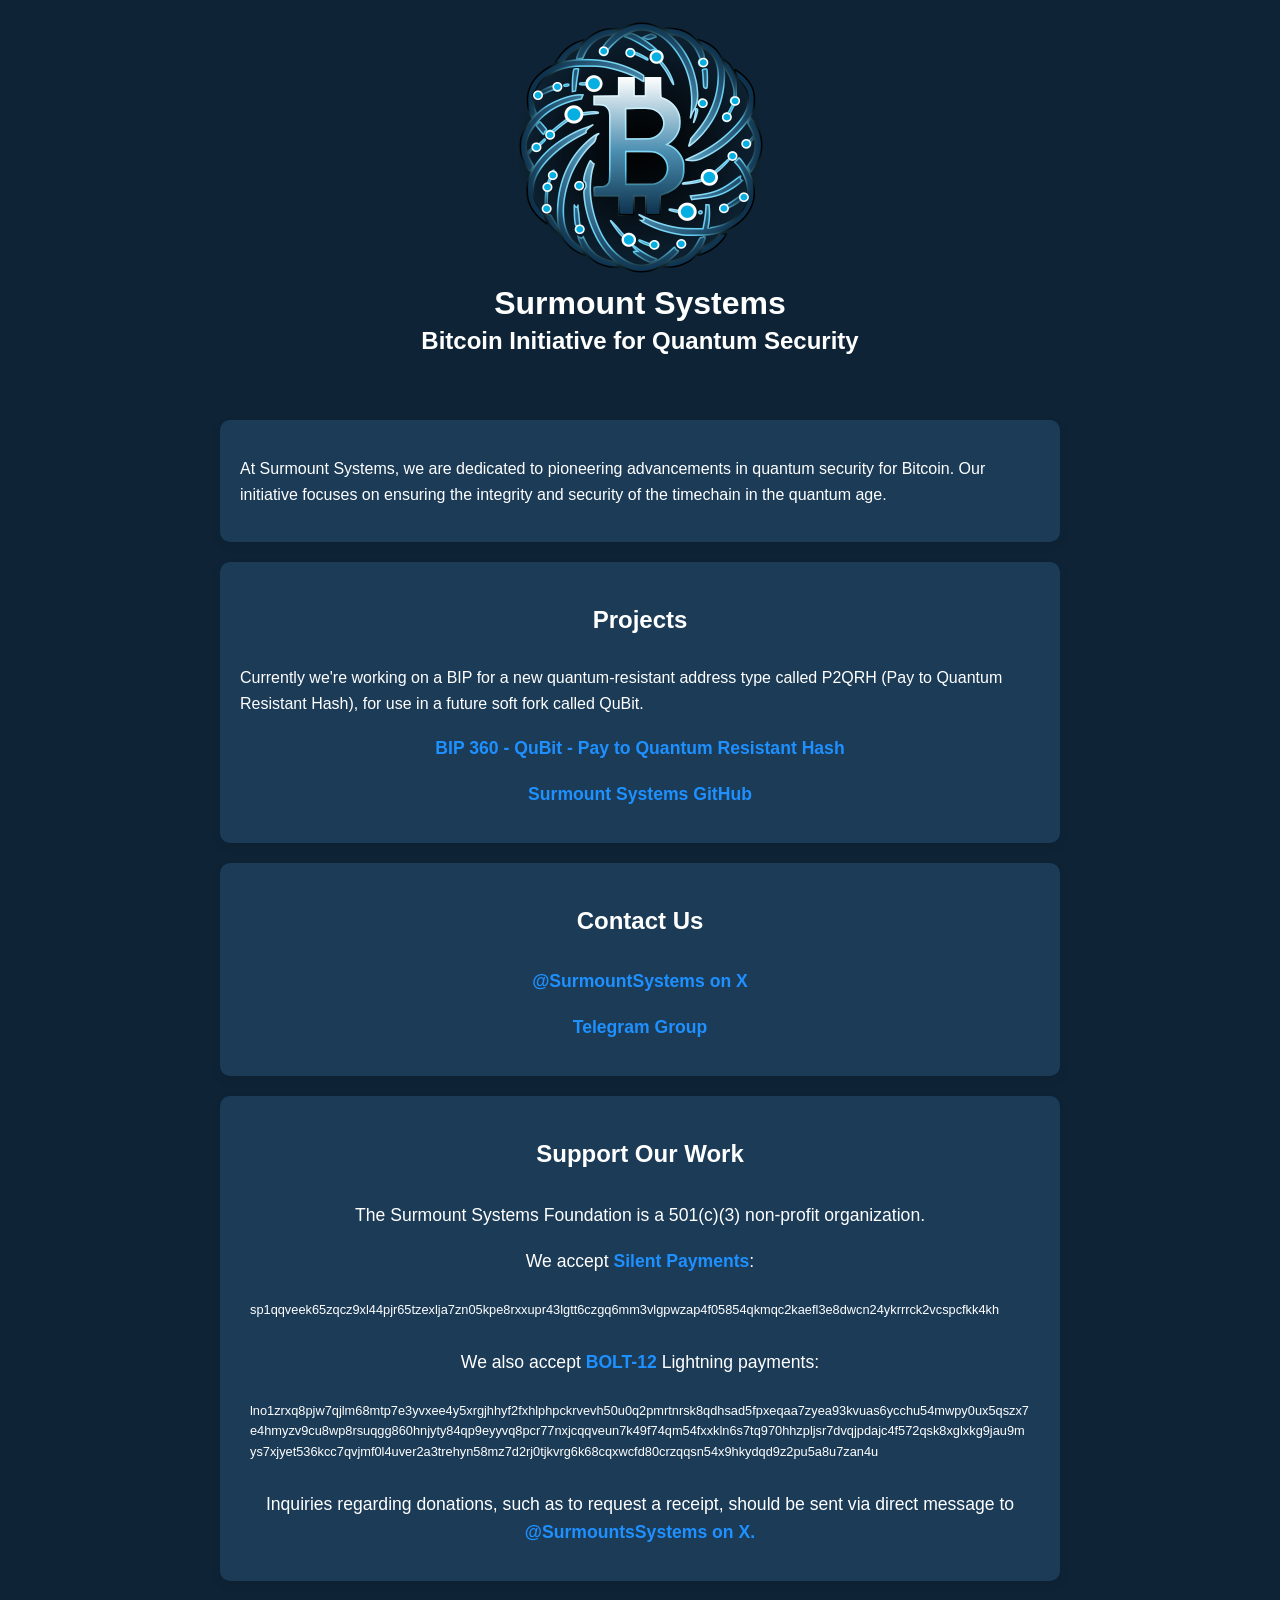
==== index.html @ 45e8f0af "Update link for BIP-360." ====
<!DOCTYPE html>
<html lang="en">
  <head>
    <meta charset="UTF-8" />
    <meta name="viewport" content="width=device-width, initial-scale=1.0" />
    <title>Surmount Systems - Bitcoin Initiative for Quantum Security</title>
    <link rel="icon" type="image/png" href="favicon.ico" />
    <link rel="stylesheet" href="styles.css" />

    <!-- Open Graph Tags -->
    <meta
      property="og:title"
      content="Surmount Systems - Bitcoin Initiative for Quantum Security"
    />
    <meta property="og:type" content="website" />
    <meta property="og:url" content="https://surmount.systems/" />
    <meta property="og:image" content="https://surmount.systems/logo.png" />
    <meta
      property="og:description"
      content="At Surmount Systems, we are dedicated to pioneering advancements in quantum security for Bitcoin. Our initiative focuses on ensuring the integrity and security of the timechain in the quantum age."
    />
    <meta property="og:site_name" content="Surmount Systems" />

    <!-- Twitter Card Tags -->
    <meta name="twitter:card" content="summary_large_image" />
    <meta
      name="twitter:title"
      content="Surmount Systems - Bitcoin Initiative for Quantum Security"
    />
    <meta
      name="twitter:description"
      content="At Surmount Systems, we are dedicated to pioneering advancements in quantum security for Bitcoin. Our initiative focuses on ensuring the integrity and security of the timechain in the quantum age."
    />
    <meta name="twitter:image" content="https://surmount.systems/logo.png" />
    <meta name="twitter:site" content="@SurmountSystems" />
    <meta name="twitter:creator" content="@SurmountSystems" />
  </head>
  <body>
    <header>
      <img src="logo.png" alt="Surmount Systems Logo" />
      <h1>Surmount Systems</h1>
      <h2>Bitcoin Initiative for Quantum Security</h2>
    </header>
    <main>
      <section id="home" class="section">
        <p>
          At Surmount Systems, we are dedicated to pioneering advancements in
          quantum security for Bitcoin. Our initiative focuses on ensuring the
          integrity and security of the timechain in the quantum age.
        </p>
      </section>
      <section id="projects" class="section">
        <h3>Projects</h3>
        <p>
          Currently we're working on a BIP for a new quantum-resistant address
          type called P2QRH (Pay to Quantum Resistant Hash), for use in a future
          soft fork called QuBit.
        </p>
        <p class="center">
          <a
            href="https://github.com/cryptoquick/bips/blob/p2qrh/bip-0360.mediawiki"
            >BIP 360 - QuBit - Pay to Quantum Resistant Hash</a
          >
        </p>
        <p class="center">
          <a href="https://github.com/SurmountSystems"
            >Surmount Systems GitHub</a
          >
        </p>
      </section>
      <section id="social" class="section">
        <h3>Contact Us</h3>
        <p class="center">
          <a href="https://x.com/SurmountSystems">@SurmountSystems on X</a>
        </p>
        <p class="center">
          <a href="https://t.me/+bqrj37t3xXg5ZTg5">Telegram Group</a>
        </p>
      </section>
      <section id="support" class="section">
        <h3>Support Our Work</h3>
        <p class="center">
          The Surmount Systems Foundation is a 501(c)(3) non-profit
          organization.
        </p>
        <p class="center">
          We accept <a href="https://silentpayments.xyz">Silent Payments</a>:
        </p>
        <p id="silent-payment" class="code">
          sp1qqveek65zqcz9xl44pjr65tzexlja7zn05kpe8rxxupr43lgtt6czgq6mm3vlgpwzap4f05854qkmqc2kaefl3e8dwcn24ykrrrck2vcspcfkk4kh
        </p>
        <p class="center">
          We also accept <a href="https://bolt12.org/">BOLT-12</a> Lightning
          payments:
        </p>
        <p id="bolt-12" class="code">
          [base64]
        </p>
        <p class="center">
          Inquiries regarding donations, such as to request a receipt, should be
          sent via direct message to
          <a href="https://x.com/SurmountSystems">@SurmountsSystems on X.</a>
        </p>
      </section>
    </main>
    <script>
      document.addEventListener("DOMContentLoaded", function () {
        var elementIds = ["silent-payment", "bolt-12"];

        elementIds.forEach(function (id) {
          var element = document.getElementById(id);
          if (element) {
            element.addEventListener("click", function () {
              // Copy the content to the clipboard
              var textToCopy = element.textContent || element.innerText;
              navigator.clipboard.writeText(textToCopy).then(
                function () {
                  // Flash bright blue 2 times in 1 second, starting immediately
                  var originalBackground = element.style.backgroundColor || "";
                  var flashCount = 0;
                  var isBlue = true;

                  // Set background to blue immediately
                  element.style.backgroundColor = "blue";

                  var flashInterval = setInterval(function () {
                    // Toggle background color between blue and original
                    element.style.backgroundColor = isBlue
                      ? originalBackground
                      : "blue";
                    isBlue = !isBlue;
                    flashCount++;

                    // Stop flashing after 4 toggles (2 flashes)
                    if (flashCount === 4) {
                      clearInterval(flashInterval);
                      element.style.backgroundColor = originalBackground;
                    }
                  }, 250); // Change color every 250ms
                },
                function (err) {
                  console.error("Could not copy text: ", err);
                }
              );
            });
          }
        });
      });
    </script>
  </body>
</html>
---- styles.css ----
body {
  background-color: #0e2436;
  color: #ffffff;
  font-family: Arial, sans-serif;
  margin: 0;
  padding: 0;
}

header {
  background-color: #0e2436;
  padding: 20px;
  text-align: center;
}

header img {
  height: 256px;
}

header h1,
header h2 {
  margin: 5px 0;
}

nav {
  background-color: #1b3b57;
  padding: 10px;
  text-align: center;
}

nav a {
  color: #ffffff;
  margin: 0 15px;
  text-decoration: none;
}

main {
  padding: 20px;
  text-align: center;
}

/* Style for main sections */
.section {
  background-color: #1b3b57; /* Slightly lighter background for sections */
  padding: 20px;
  margin: 20px auto;
  border-radius: 10px; /* Rounded corners */
  max-width: 800px; /* Max width for readability */
  box-shadow: 0 4px 8px rgba(0, 0, 0, 0.1); /* Subtle shadow for depth */
}

/* Headings within sections */
.section h3 {
  color: #ffffff; /* Light blue color for section headings */
  margin-bottom: 15px; /* Space below headings */
  font-size: 1.5em; /* Slightly larger font size */
  display: inline-block; /* Ensure underline width fits heading text */
}

/* Paragraphs within sections */
.section p {
  line-height: 1.6; /* Increased line height for readability */
  
  margin-bottom: 15px; /* Space below paragraphs */
  text-align: left;
}

.section .center {
  text-align: center;
  font-size: 1.1em; /* Slightly larger font size */
}

a {
  color: #1e90ff; /* Light blue color for links */
  text-decoration: none; /* Remove underline */
  font-weight: bold; /* Bold text */
  transition: color 0.3s ease; /* Smooth transition for color change */
}

a:hover {
  color: #ff4500; /* Orange color on hover */
  text-decoration: underline; /* Underline on hover */
}

.code {
  font-size: 0.8em;
  word-break: break-all;
  cursor: pointer;
  padding: 10px;
  border-radius: 4px;
}
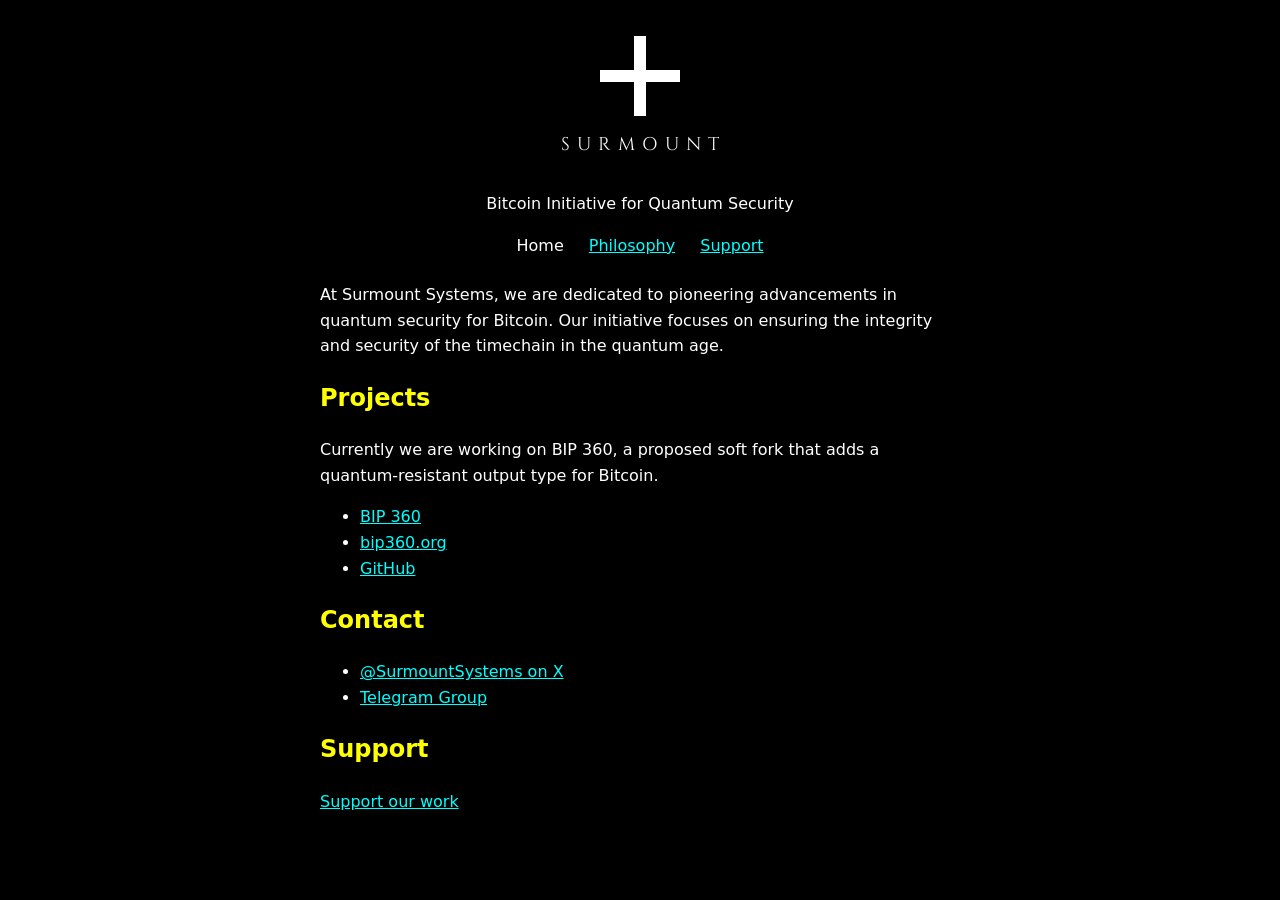
==== commit 6bcbafab: "Initial commit." ====
--- a/index.html
+++ b/index.html
@@ -4,25 +4,22 @@
     <meta charset="UTF-8" />
     <meta name="viewport" content="width=device-width, initial-scale=1.0" />
     <title>Surmount Systems - Bitcoin Initiative for Quantum Security</title>
-    <link rel="icon" type="image/png" href="favicon.ico" />
     <link rel="stylesheet" href="styles.css" />
+    <link rel="icon" href="favicon.svg" type="image/svg+xml" />
 
-    <!-- Open Graph Tags -->
     <meta
       property="og:title"
       content="Surmount Systems - Bitcoin Initiative for Quantum Security"
     />
     <meta property="og:type" content="website" />
     <meta property="og:url" content="https://surmount.systems/" />
-    <meta property="og:image" content="https://surmount.systems/logo.png" />
     <meta
       property="og:description"
       content="At Surmount Systems, we are dedicated to pioneering advancements in quantum security for Bitcoin. Our initiative focuses on ensuring the integrity and security of the timechain in the quantum age."
     />
     <meta property="og:site_name" content="Surmount Systems" />
 
-    <!-- Twitter Card Tags -->
-    <meta name="twitter:card" content="summary_large_image" />
+    <meta name="twitter:card" content="summary" />
     <meta
       name="twitter:title"
       content="Surmount Systems - Bitcoin Initiative for Quantum Security"
@@ -31,121 +28,63 @@
       name="twitter:description"
       content="At Surmount Systems, we are dedicated to pioneering advancements in quantum security for Bitcoin. Our initiative focuses on ensuring the integrity and security of the timechain in the quantum age."
     />
-    <meta name="twitter:image" content="https://surmount.systems/logo.png" />
     <meta name="twitter:site" content="@SurmountSystems" />
     <meta name="twitter:creator" content="@SurmountSystems" />
   </head>
   <body>
     <header>
-      <img src="logo.png" alt="Surmount Systems Logo" />
-      <h1>Surmount Systems</h1>
-      <h2>Bitcoin Initiative for Quantum Security</h2>
+      <h1 class="logo">
+        <span class="logo-mark" aria-hidden="true"></span>
+        <span class="logo-word" aria-hidden="true">SURMOUNT</span>
+        <span class="visually-hidden">Surmount Systems</span>
+      </h1>
+      <p class="tagline">Bitcoin Initiative for Quantum Security</p>
+      <nav>
+        <ul>
+          <li><a href="index.html" aria-current="page">Home</a></li>
+          <li><a href="philosophy.html">Philosophy</a></li>
+          <li><a href="support.html">Support</a></li>
+        </ul>
+      </nav>
     </header>
     <main>
-      <section id="home" class="section">
-        <p>
-          At Surmount Systems, we are dedicated to pioneering advancements in
-          quantum security for Bitcoin. Our initiative focuses on ensuring the
-          integrity and security of the timechain in the quantum age.
-        </p>
-      </section>
-      <section id="projects" class="section">
-        <h3>Projects</h3>
-        <p>
-          Currently we're working on a BIP for a new quantum-resistant address
-          type called P2QRH (Pay to Quantum Resistant Hash), for use in a future
-          soft fork called QuBit.
-        </p>
-        <p class="center">
-          <a
-            href="https://github.com/cryptoquick/bips/blob/p2qrh/bip-0360.mediawiki"
-            >BIP 360 - QuBit - Pay to Quantum Resistant Hash</a
-          >
-        </p>
-        <p class="center">
-          <a href="https://github.com/SurmountSystems"
-            >Surmount Systems GitHub</a
-          >
-        </p>
-      </section>
-      <section id="social" class="section">
-        <h3>Contact Us</h3>
-        <p class="center">
+      <p>
+        At Surmount Systems, we are dedicated to pioneering advancements in
+        quantum security for Bitcoin. Our initiative focuses on ensuring the
+        integrity and security of the timechain in the quantum age.
+      </p>
+
+      <h2>Projects</h2>
+      <p>
+        Currently we are working on BIP 360, a proposed soft fork that adds a
+        quantum-resistant output type for Bitcoin.
+      </p>
+      <ul>
+        <li>
+          <a href="https://github.com/bitcoin/bips/blob/master/bip-0360.mediawiki">BIP 360</a>
+        </li>
+        <li>
+          <a href="https://bip360.org/">bip360.org</a>
+        </li>
+        <li>
+          <a href="https://github.com/SurmountSystems">GitHub</a>
+        </li>
+      </ul>
+
+      <h2>Contact</h2>
+      <ul>
+        <li>
           <a href="https://x.com/SurmountSystems">@SurmountSystems on X</a>
-        </p>
-        <p class="center">
+        </li>
+        <li>
           <a href="https://t.me/+bqrj37t3xXg5ZTg5">Telegram Group</a>
-        </p>
-      </section>
-      <section id="support" class="section">
-        <h3>Support Our Work</h3>
-        <p class="center">
-          The Surmount Systems Foundation is a 501(c)(3) non-profit
-          organization.
-        </p>
-        <p class="center">
-          We accept <a href="https://silentpayments.xyz">Silent Payments</a>:
-        </p>
-        <p id="silent-payment" class="code">
-          sp1qqveek65zqcz9xl44pjr65tzexlja7zn05kpe8rxxupr43lgtt6czgq6mm3vlgpwzap4f05854qkmqc2kaefl3e8dwcn24ykrrrck2vcspcfkk4kh
-        </p>
-        <p class="center">
-          We also accept <a href="https://bolt12.org/">BOLT-12</a> Lightning
-          payments:
-        </p>
-        <p id="bolt-12" class="code">
-          [base64]
-        </p>
-        <p class="center">
-          Inquiries regarding donations, such as to request a receipt, should be
-          sent via direct message to
-          <a href="https://x.com/SurmountSystems">@SurmountsSystems on X.</a>
-        </p>
-      </section>
+        </li>
+      </ul>
+
+      <h2>Support</h2>
+      <p>
+        <a href="support.html">Support our work</a>
+      </p>
     </main>
-    <script>
-      document.addEventListener("DOMContentLoaded", function () {
-        var elementIds = ["silent-payment", "bolt-12"];
-
-        elementIds.forEach(function (id) {
-          var element = document.getElementById(id);
-          if (element) {
-            element.addEventListener("click", function () {
-              // Copy the content to the clipboard
-              var textToCopy = element.textContent || element.innerText;
-              navigator.clipboard.writeText(textToCopy).then(
-                function () {
-                  // Flash bright blue 2 times in 1 second, starting immediately
-                  var originalBackground = element.style.backgroundColor || "";
-                  var flashCount = 0;
-                  var isBlue = true;
-
-                  // Set background to blue immediately
-                  element.style.backgroundColor = "blue";
-
-                  var flashInterval = setInterval(function () {
-                    // Toggle background color between blue and original
-                    element.style.backgroundColor = isBlue
-                      ? originalBackground
-                      : "blue";
-                    isBlue = !isBlue;
-                    flashCount++;
-
-                    // Stop flashing after 4 toggles (2 flashes)
-                    if (flashCount === 4) {
-                      clearInterval(flashInterval);
-                      element.style.backgroundColor = originalBackground;
-                    }
-                  }, 250); // Change color every 250ms
-                },
-                function (err) {
-                  console.error("Could not copy text: ", err);
-                }
-              );
-            });
-          }
-        });
-      });
-    </script>
   </body>
 </html>
--- a/styles.css
+++ b/styles.css
@@ -1,92 +1,201 @@
+/*
+  DOGE colors only.
+  https://github.com/SurmountSystems/specs/blob/main/0001_DOGE.md
+  accessed: 2026-08-14
+*/
+
+@font-face {
+  font-family: "Cinzel";
+  font-style: normal;
+  font-weight: 400;
+  font-display: swap;
+  src: url("fonts/cinzel-regular.woff2") format("woff2");
+}
+
+html {
+  background-color: #000000;
+}
+
 body {
-  background-color: #0e2436;
-  color: #ffffff;
-  font-family: Arial, sans-serif;
+  background-color: #000000;
+  color: #FFFFFF;
+  font-family: system-ui, sans-serif;
+  line-height: 1.6;
+  margin: 0;
+}
+
+header,
+main {
+  max-width: 40rem;
+  margin-left: auto;
+  margin-right: auto;
+  padding-left: 1.5rem;
+  padding-right: 1.5rem;
+}
+
+header {
+  margin-top: 2.25rem;
+  text-align: center;
+}
+
+main {
+  margin-top: 1.5rem;
+  margin-bottom: 1.5rem;
+}
+
+.tagline {
+  margin-top: 2rem;
+}
+
+h1 {
+  color: #FFFFFF;
+}
+
+.logo {
+  display: flex;
+  flex-direction: column;
+  align-items: center;
+  margin: 0;
+  text-align: center;
+  color: #FFFFFF;
+}
+
+.logo-link {
+  display: inline-flex;
+  flex-direction: column;
+  align-items: center;
+  text-decoration: none;
+  color: #FFFFFF;
+}
+
+.logo-link,
+.logo-link:visited,
+.logo-link:hover {
+  color: #FFFFFF;
+}
+
+.logo-mark {
+  position: relative;
+  display: block;
+  width: 5rem;
+  height: 5rem;
+}
+
+.logo-mark::before,
+.logo-mark::after {
+  content: "";
+  position: absolute;
+  background-color: #FFFFFF;
+}
+
+.logo-mark::before {
+  left: 0;
+  right: 0;
+  top: 50%;
+  height: 15%;
+  transform: translateY(-50%);
+}
+
+.logo-mark::after {
+  top: 0;
+  bottom: 0;
+  left: 50%;
+  width: 15%;
+  transform: translateX(-50%);
+}
+
+.logo-word {
+  font-family: "Cinzel", serif;
+  font-weight: 400;
+  font-style: normal;
+  font-size: 1.15rem;
+  letter-spacing: 0.4em;
+  padding-left: 0.4em;
+  margin-top: 0.85rem;
+  color: #FFFFFF;
+}
+
+.logo-link:visited .logo-word,
+.logo-link:hover .logo-word {
+  color: #FFFFFF;
+}
+
+.visually-hidden {
+  position: absolute;
+  width: 1px;
+  height: 1px;
+  padding: 0;
+  margin: -1px;
+  overflow: hidden;
+  clip: rect(0, 0, 0, 0);
+  white-space: nowrap;
+  border: 0;
+}
+
+h2 {
+  color: #FFFF00;
+}
+
+nav {
+  margin-top: 1rem;
+}
+
+nav ul {
+  list-style: none;
   margin: 0;
   padding: 0;
 }
 
-header {
-  background-color: #0e2436;
-  padding: 20px;
-  text-align: center;
-}
-
-header img {
-  height: 256px;
-}
-
-header h1,
-header h2 {
-  margin: 5px 0;
-}
-
-nav {
-  background-color: #1b3b57;
-  padding: 10px;
-  text-align: center;
-}
-
-nav a {
-  color: #ffffff;
-  margin: 0 15px;
+nav li {
+  display: inline;
+  margin-left: 0.625rem;
+  margin-right: 0.625rem;
+}
+
+a {
+  color: #00FFFF;
+}
+
+a:visited {
+  color: #FF00FF;
+}
+
+a:hover {
+  color: #FFFF00;
+}
+
+[aria-current="page"],
+[aria-current="page"]:visited,
+[aria-current="page"]:hover {
+  color: #FFFFFF;
   text-decoration: none;
 }
 
-main {
-  padding: 20px;
-  text-align: center;
-}
-
-/* Style for main sections */
-.section {
-  background-color: #1b3b57; /* Slightly lighter background for sections */
-  padding: 20px;
-  margin: 20px auto;
-  border-radius: 10px; /* Rounded corners */
-  max-width: 800px; /* Max width for readability */
-  box-shadow: 0 4px 8px rgba(0, 0, 0, 0.1); /* Subtle shadow for depth */
-}
-
-/* Headings within sections */
-.section h3 {
-  color: #ffffff; /* Light blue color for section headings */
-  margin-bottom: 15px; /* Space below headings */
-  font-size: 1.5em; /* Slightly larger font size */
-  display: inline-block; /* Ensure underline width fits heading text */
-}
-
-/* Paragraphs within sections */
-.section p {
-  line-height: 1.6; /* Increased line height for readability */
-  
-  margin-bottom: 15px; /* Space below paragraphs */
-  text-align: left;
-}
-
-.section .center {
-  text-align: center;
-  font-size: 1.1em; /* Slightly larger font size */
-}
-
-a {
-  color: #1e90ff; /* Light blue color for links */
-  text-decoration: none; /* Remove underline */
-  font-weight: bold; /* Bold text */
-  transition: color 0.3s ease; /* Smooth transition for color change */
-}
-
-a:hover {
-  color: #ff4500; /* Orange color on hover */
-  text-decoration: underline; /* Underline on hover */
-}
-
-.code {
-  font-size: 0.8em;
+code.invoice {
+  color: #00FF00;
+  font-family: monospace;
   word-break: break-all;
-  cursor: pointer;
-  padding: 10px;
-  border-radius: 4px;
-}
-
-
+}
+
+code.invoice.copied {
+  color: #FFFF00;
+}
+
+button {
+  background-color: #000000;
+  border: 1px solid #00FFFF;
+  color: #00FFFF;
+  font-family: inherit;
+  font-size: inherit;
+  padding: 0.35rem 0.75rem;
+}
+
+button:hover {
+  border-color: #FFFF00;
+  color: #FFFF00;
+}
+
+:focus-visible {
+  outline: 2px solid #FFFF00;
+  outline-offset: 2px;
+}
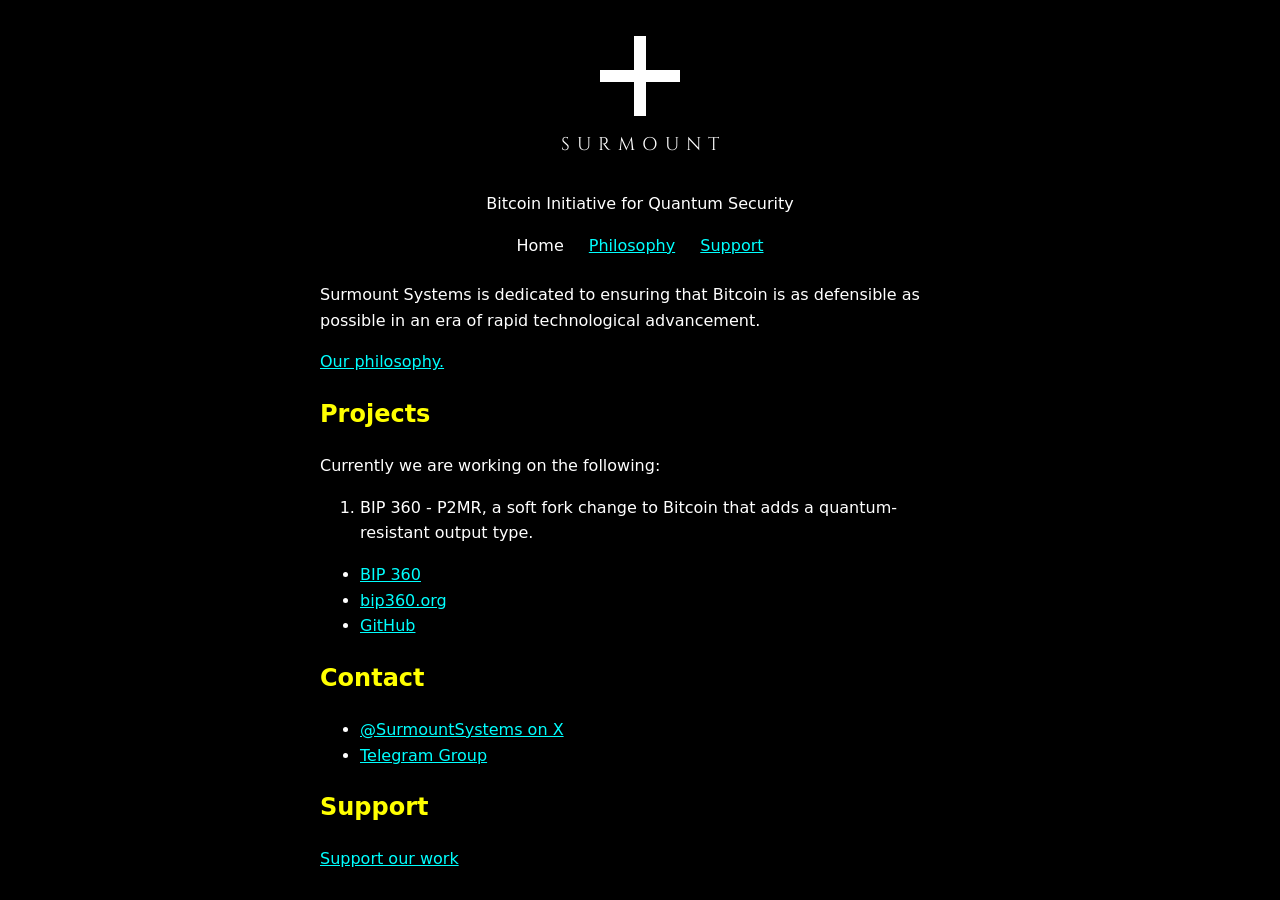
==== commit 1b29372e: "update copy and ln offer" ====
--- a/index.html
+++ b/index.html
@@ -3,13 +3,13 @@
   <head>
     <meta charset="UTF-8" />
     <meta name="viewport" content="width=device-width, initial-scale=1.0" />
-    <title>Surmount Systems - Bitcoin Initiative for Quantum Security</title>
+    <title>Surmount Systems</title>
     <link rel="stylesheet" href="styles.css" />
     <link rel="icon" href="favicon.svg" type="image/svg+xml" />
 
     <meta
       property="og:title"
-      content="Surmount Systems - Bitcoin Initiative for Quantum Security"
+      content="Surmount Systems"
     />
     <meta property="og:type" content="website" />
     <meta property="og:url" content="https://surmount.systems/" />
@@ -22,7 +22,7 @@
     <meta name="twitter:card" content="summary" />
     <meta
       name="twitter:title"
-      content="Surmount Systems - Bitcoin Initiative for Quantum Security"
+      content="Surmount Systems"
     />
     <meta
       name="twitter:description"
@@ -49,16 +49,17 @@
     </header>
     <main>
       <p>
-        At Surmount Systems, we are dedicated to pioneering advancements in
-        quantum security for Bitcoin. Our initiative focuses on ensuring the
-        integrity and security of the timechain in the quantum age.
+        Surmount Systems is dedicated to ensuring that Bitcoin is as defensible as possible in an era of rapid technological advancement.
       </p>
+      <p><a href="/philosophy">Our philosophy.</a></p>
 
       <h2>Projects</h2>
       <p>
-        Currently we are working on BIP 360, a proposed soft fork that adds a
-        quantum-resistant output type for Bitcoin.
+        Currently we are working on the following:
       </p>
+      <ol>
+          <li>BIP 360 - P2MR, a soft fork change to Bitcoin that adds a quantum-resistant output type.</li>
+      </ol>
       <ul>
         <li>
           <a href="https://github.com/bitcoin/bips/blob/master/bip-0360.mediawiki">BIP 360</a>
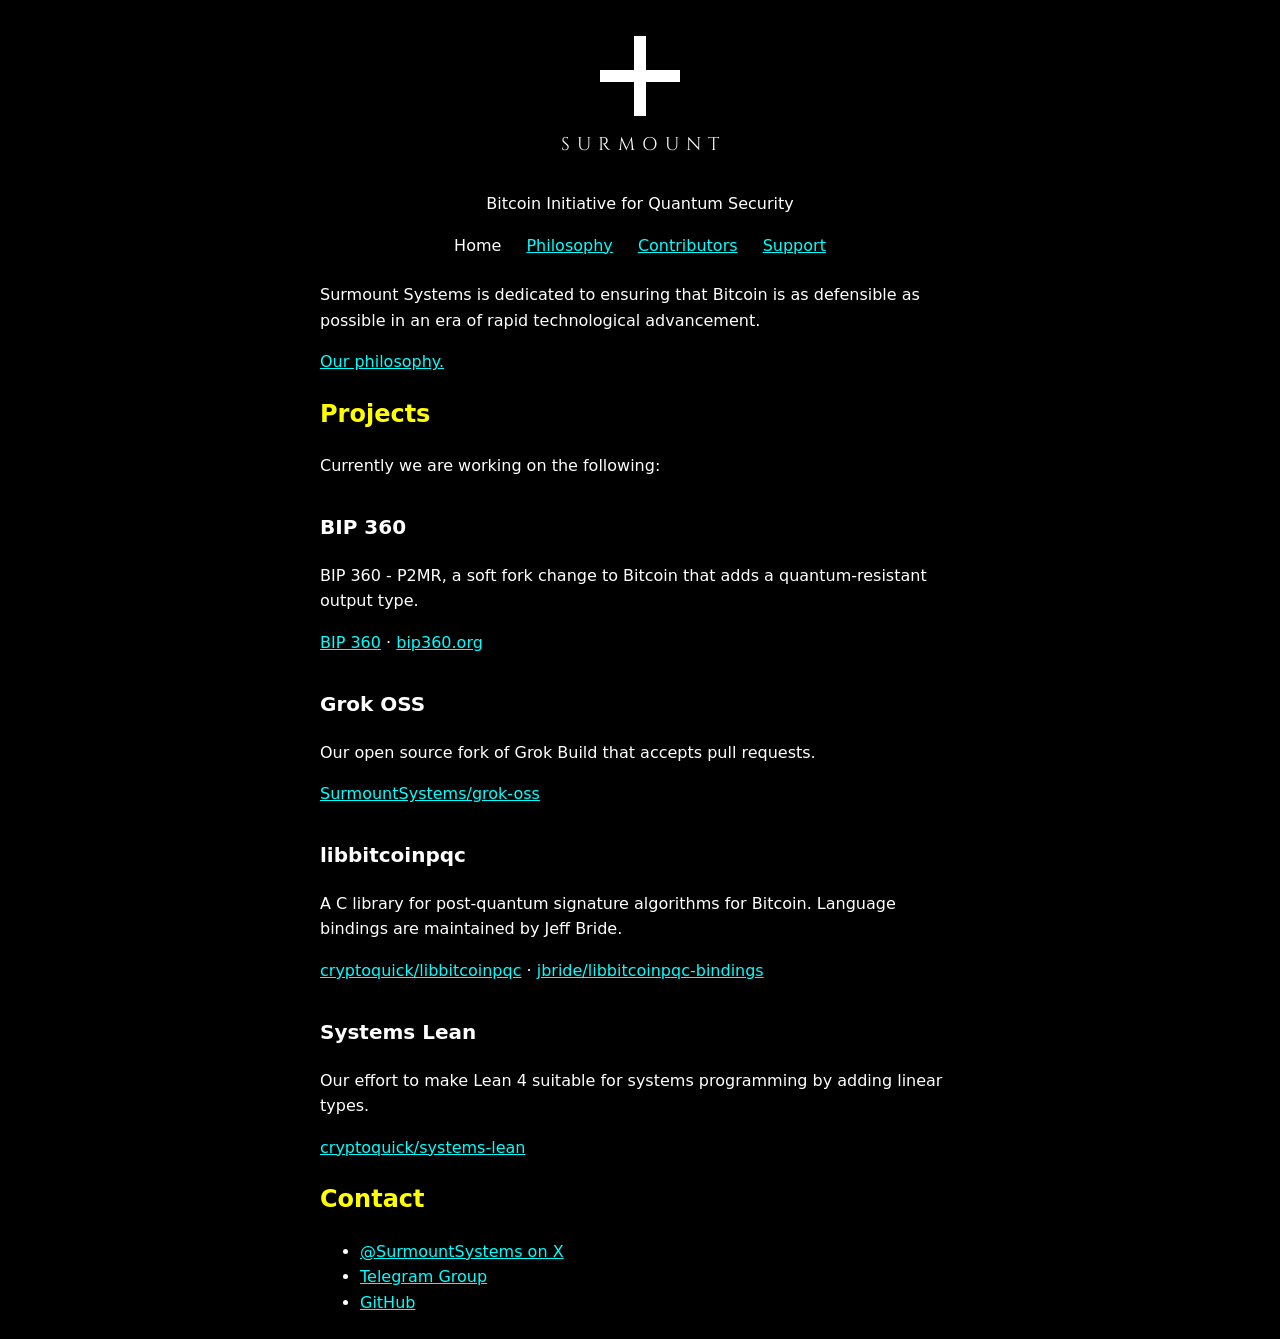
==== commit a11371b1: "copy improvements, cleanup" ====
--- a/index.html
+++ b/index.html
@@ -3,6 +3,7 @@
   <head>
     <meta charset="UTF-8" />
     <meta name="viewport" content="width=device-width, initial-scale=1.0" />
+    <script src="nav.js"></script>
     <title>Surmount Systems</title>
     <link rel="stylesheet" href="styles.css" />
     <link rel="icon" href="favicon.svg" type="image/svg+xml" />
@@ -15,7 +16,7 @@
     <meta property="og:url" content="https://surmount.systems/" />
     <meta
       property="og:description"
-      content="At Surmount Systems, we are dedicated to pioneering advancements in quantum security for Bitcoin. Our initiative focuses on ensuring the integrity and security of the timechain in the quantum age."
+      content="Surmount Systems is dedicated to ensuring that Bitcoin is as defensible as possible in an era of rapid technological advancement."
     />
     <meta property="og:site_name" content="Surmount Systems" />
 
@@ -26,7 +27,7 @@
     />
     <meta
       name="twitter:description"
-      content="At Surmount Systems, we are dedicated to pioneering advancements in quantum security for Bitcoin. Our initiative focuses on ensuring the integrity and security of the timechain in the quantum age."
+      content="Surmount Systems is dedicated to ensuring that Bitcoin is as defensible as possible in an era of rapid technological advancement."
     />
     <meta name="twitter:site" content="@SurmountSystems" />
     <meta name="twitter:creator" content="@SurmountSystems" />
@@ -43,6 +44,7 @@
         <ul>
           <li><a href="index.html" aria-current="page">Home</a></li>
           <li><a href="philosophy.html">Philosophy</a></li>
+          <li><a href="contributors.html">Contributors</a></li>
           <li><a href="support.html">Support</a></li>
         </ul>
       </nav>
@@ -51,26 +53,44 @@
       <p>
         Surmount Systems is dedicated to ensuring that Bitcoin is as defensible as possible in an era of rapid technological advancement.
       </p>
-      <p><a href="/philosophy">Our philosophy.</a></p>
+      <p><a href="philosophy.html">Our philosophy.</a></p>
 
       <h2>Projects</h2>
       <p>
         Currently we are working on the following:
       </p>
-      <ol>
-          <li>BIP 360 - P2MR, a soft fork change to Bitcoin that adds a quantum-resistant output type.</li>
-      </ol>
-      <ul>
-        <li>
-          <a href="https://github.com/bitcoin/bips/blob/master/bip-0360.mediawiki">BIP 360</a>
-        </li>
-        <li>
-          <a href="https://bip360.org/">bip360.org</a>
-        </li>
-        <li>
-          <a href="https://github.com/SurmountSystems">GitHub</a>
-        </li>
-      </ul>
+      <h3>BIP 360</h3>
+      <p>
+        BIP 360 - P2MR, a soft fork change to Bitcoin that adds a quantum-resistant output type.
+      </p>
+      <p>
+        <a href="https://github.com/bitcoin/bips/blob/master/bip-0360.mediawiki">BIP 360</a>
+        ·
+        <a href="https://bip360.org/">bip360.org</a>
+      </p>
+      <h3>Grok OSS</h3>
+      <p>
+        Our open source fork of Grok Build that accepts pull requests.
+      </p>
+      <p>
+        <a href="https://github.com/SurmountSystems/grok-oss">SurmountSystems/grok-oss</a>
+      </p>
+      <h3>libbitcoinpqc</h3>
+      <p>
+        A C library for post-quantum signature algorithms for Bitcoin. Language bindings are maintained by Jeff Bride.
+      </p>
+      <p>
+        <a href="https://github.com/cryptoquick/libbitcoinpqc">cryptoquick/libbitcoinpqc</a>
+        ·
+        <a href="https://github.com/jbride/libbitcoinpqc-bindings">jbride/libbitcoinpqc-bindings</a>
+      </p>
+      <h3>Systems Lean</h3>
+      <p>
+        Our effort to make Lean 4 suitable for systems programming by adding linear types.
+      </p>
+      <p>
+        <a href="https://github.com/cryptoquick/systems-lean">cryptoquick/systems-lean</a>
+      </p>
 
       <h2>Contact</h2>
       <ul>
@@ -80,12 +100,10 @@
         <li>
           <a href="https://t.me/+bqrj37t3xXg5ZTg5">Telegram Group</a>
         </li>
+        <li>
+          <a href="https://github.com/SurmountSystems">GitHub</a>
+        </li>
       </ul>
-
-      <h2>Support</h2>
-      <p>
-        <a href="support.html">Support our work</a>
-      </p>
     </main>
   </body>
 </html>
--- a/styles.css
+++ b/styles.css
@@ -3,6 +3,10 @@
   https://github.com/SurmountSystems/specs/blob/main/0001_DOGE.md
   accessed: 2026-08-14
 */
+
+@view-transition {
+  navigation: auto;
+}
 
 @font-face {
   font-family: "Cinzel";
@@ -14,6 +18,7 @@
 
 html {
   background-color: #000000;
+  color-scheme: dark;
 }
 
 body {
@@ -136,6 +141,12 @@
   color: #FFFF00;
 }
 
+h3 {
+  color: #FFFFFF;
+  font-size: 1.25rem;
+  margin-top: 2rem;
+}
+
 nav {
   margin-top: 1rem;
 }
@@ -173,6 +184,12 @@
 
 code.invoice {
   color: #00FF00;
+  font-family: monospace;
+  word-break: break-all;
+}
+
+code.npub {
+  color: inherit;
   font-family: monospace;
   word-break: break-all;
 }
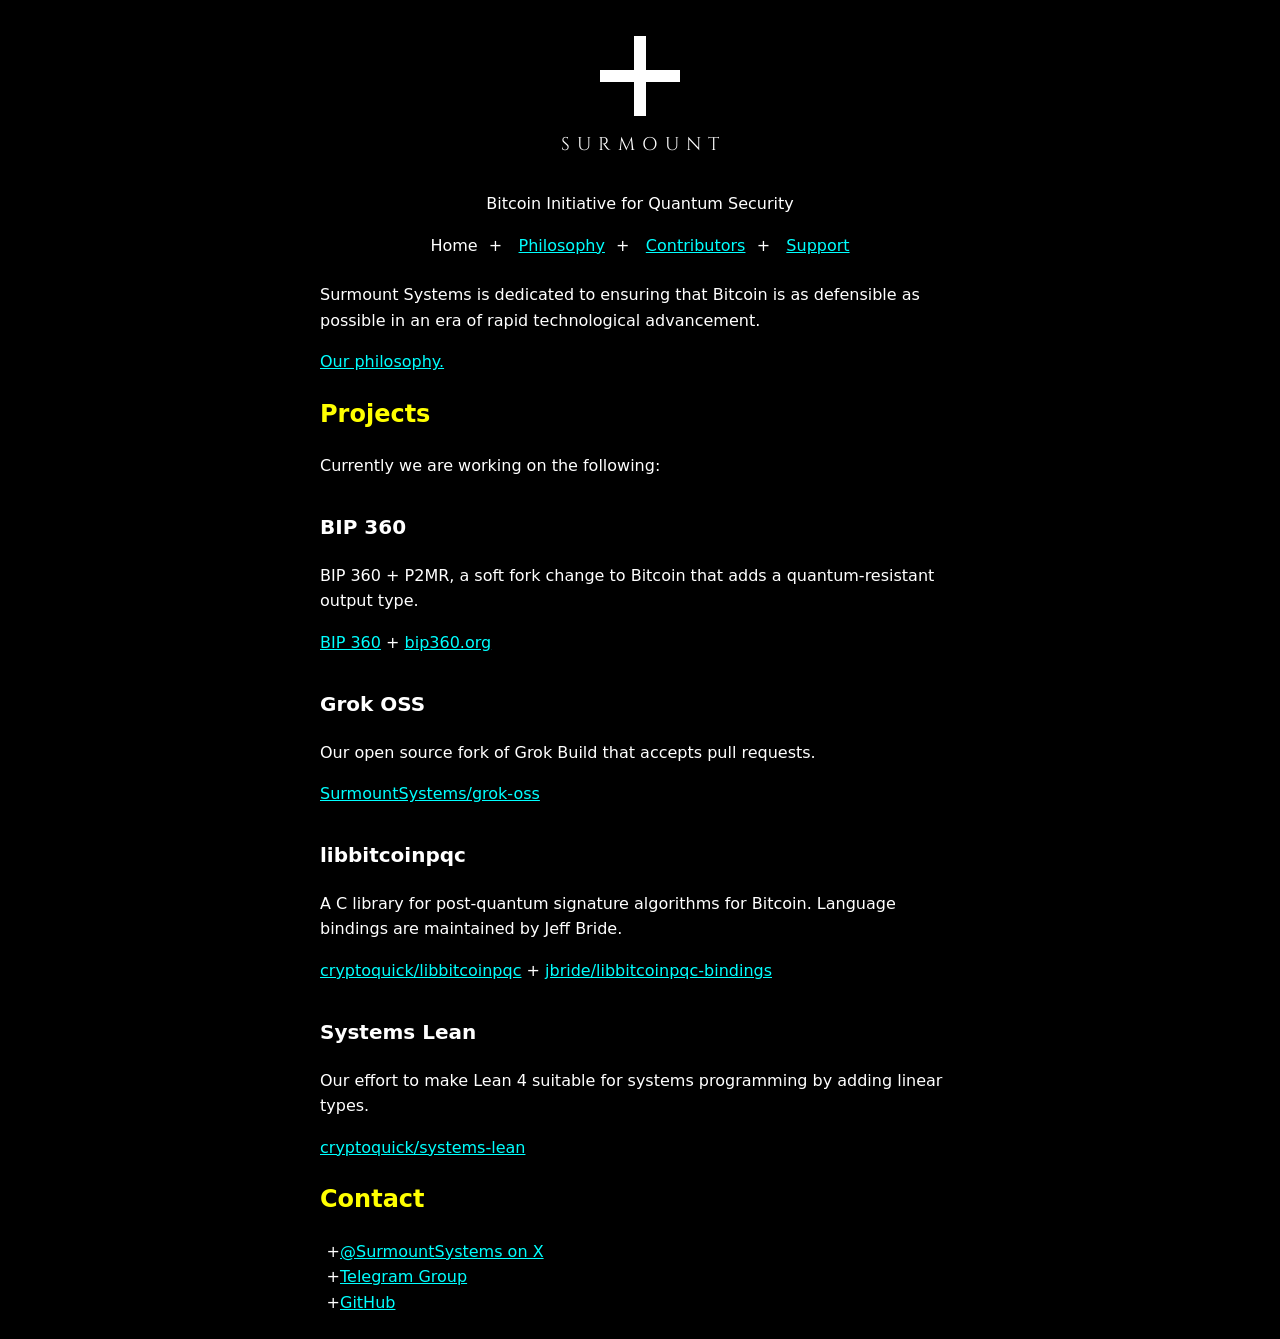
==== commit 1c846968: "+" ====
--- a/index.html
+++ b/index.html
@@ -61,11 +61,11 @@
       </p>
       <h3>BIP 360</h3>
       <p>
-        BIP 360 - P2MR, a soft fork change to Bitcoin that adds a quantum-resistant output type.
+        BIP 360 + P2MR, a soft fork change to Bitcoin that adds a quantum-resistant output type.
       </p>
       <p>
         <a href="https://github.com/bitcoin/bips/blob/master/bip-0360.mediawiki">BIP 360</a>
-        ·
+        +
         <a href="https://bip360.org/">bip360.org</a>
       </p>
       <h3>Grok OSS</h3>
@@ -81,7 +81,7 @@
       </p>
       <p>
         <a href="https://github.com/cryptoquick/libbitcoinpqc">cryptoquick/libbitcoinpqc</a>
-        ·
+        +
         <a href="https://github.com/jbride/libbitcoinpqc-bindings">jbride/libbitcoinpqc-bindings</a>
       </p>
       <h3>Systems Lean</h3>
--- a/styles.css
+++ b/styles.css
@@ -159,8 +159,18 @@
 
 nav li {
   display: inline;
-  margin-left: 0.625rem;
-  margin-right: 0.625rem;
+}
+
+nav li:not(:last-child)::after {
+  content: "+";
+  color: #FFFFFF;
+  margin-left: 0.7rem;
+  margin-right: 0.7rem;
+}
+
+main ul {
+  list-style-type: "+";
+  padding-left: 1.25rem;
 }
 
 a {
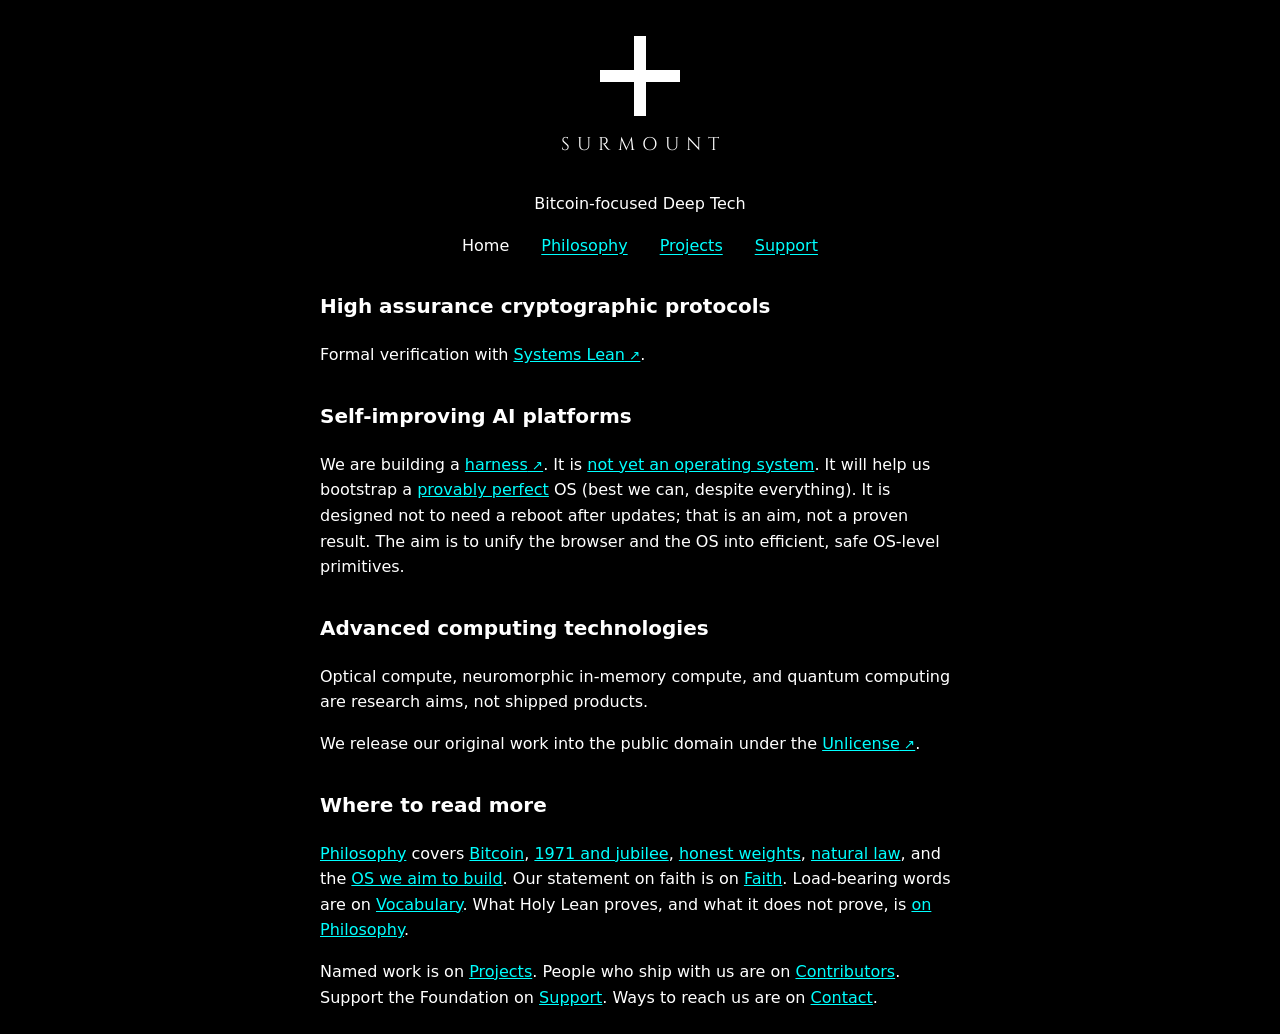
==== commit eee7ec23: "impl" ====
--- a/index.html
+++ b/index.html
@@ -5,7 +5,7 @@
     <meta name="viewport" content="width=device-width, initial-scale=1.0" />
     <script src="nav.js"></script>
     <title>Surmount Systems</title>
-    <link rel="stylesheet" href="styles.css" />
+    <link rel="stylesheet" href="styles.css?v=8" />
     <link rel="icon" href="favicon.svg" type="image/svg+xml" />
 
     <meta
@@ -16,7 +16,7 @@
     <meta property="og:url" content="https://surmount.systems/" />
     <meta
       property="og:description"
-      content="Surmount Systems is dedicated to ensuring that Bitcoin is as defensible as possible in an era of rapid technological advancement."
+      content="High assurance cryptographic protocols, self-improving AI platforms, and advanced computing. We release our original work into the public domain under the Unlicense."
     />
     <meta property="og:site_name" content="Surmount Systems" />
 
@@ -27,7 +27,7 @@
     />
     <meta
       name="twitter:description"
-      content="Surmount Systems is dedicated to ensuring that Bitcoin is as defensible as possible in an era of rapid technological advancement."
+      content="High assurance cryptographic protocols, self-improving AI platforms, and advanced computing. We release our original work into the public domain under the Unlicense."
     />
     <meta name="twitter:site" content="@SurmountSystems" />
     <meta name="twitter:creator" content="@SurmountSystems" />
@@ -39,71 +39,91 @@
         <span class="logo-word" aria-hidden="true">SURMOUNT</span>
         <span class="visually-hidden">Surmount Systems</span>
       </h1>
-      <p class="tagline">Bitcoin Initiative for Quantum Security</p>
+      <p class="tagline">Bitcoin-focused Deep Tech</p>
       <nav>
         <ul>
           <li><a href="index.html" aria-current="page">Home</a></li>
-          <li><a href="philosophy.html">Philosophy</a></li>
-          <li><a href="contributors.html">Contributors</a></li>
-          <li><a href="support.html">Support</a></li>
+          <li>
+            <a href="philosophy.html">Philosophy</a>
+            <ul>
+              <li><a href="faith.html">Faith</a></li>
+              <li><a href="vocabulary.html">Vocabulary</a></li>
+            </ul>
+          </li>
+          <li>
+            <a href="projects.html">Projects</a>
+            <ul>
+              <li><a href="contributors.html">Contributors</a></li>
+            </ul>
+          </li>
+          <li>
+            <a href="support.html">Support</a>
+            <ul>
+              <li><a href="contact.html">Contact</a></li>
+            </ul>
+          </li>
         </ul>
       </nav>
     </header>
     <main>
+      <h3>High assurance cryptographic protocols</h3>
       <p>
-        Surmount Systems is dedicated to ensuring that Bitcoin is as defensible as possible in an era of rapid technological advancement.
+        Formal verification with
+        <a href="https://github.com/cryptoquick/systems-lean">Systems Lean</a>.
       </p>
-      <p><a href="philosophy.html">Our philosophy.</a></p>
 
-      <h2>Projects</h2>
+      <h3>Self-improving AI platforms</h3>
       <p>
-        Currently we are working on the following:
+        We are building a
+        <a href="https://github.com/SurmountSystems/grok-oss">harness</a>.
+        It is
+        <a href="vocabulary.html#grok-oss">not yet an operating system</a>.
+        It will help us bootstrap a
+        <a href="vocabulary.html#provably-perfect">provably perfect</a>
+        OS (best we can, despite everything).
+        It is designed not to need a reboot after updates; that is an aim,
+        not a proven result.
+        The aim is to unify the browser and the OS into efficient, safe OS-level primitives.
       </p>
-      <h3>BIP 360</h3>
+
+      <h3>Advanced computing technologies</h3>
       <p>
-        BIP 360 + P2MR, a soft fork change to Bitcoin that adds a quantum-resistant output type.
+        Optical compute, neuromorphic in-memory compute, and quantum computing
+        are research aims, not shipped products.
+      </p>
+
+      <p>
+        We release our original work into the public domain under the
+        <a href="https://unlicense.org/">Unlicense</a>.
+      </p>
+
+      <h3>Where to read more</h3>
+      <p>
+        <a href="philosophy.html">Philosophy</a>
+        covers
+        <a href="philosophy.html#bitcoin-and-monetary-sovereignty">Bitcoin</a>,
+        <a href="philosophy.html#fiat-1971-and-debt-jubilee">1971 and jubilee</a>,
+        <a href="philosophy.html#honest-weights-and-measures">honest weights</a>,
+        <a href="philosophy.html#natural-law">natural law</a>,
+        and the
+        <a href="philosophy.html#protection-and-the-os-we-aim-to-build">OS we aim to build</a>.
+        Our statement on faith is on
+        <a href="faith.html">Faith</a>.
+        Load-bearing words are on
+        <a href="vocabulary.html">Vocabulary</a>.
+        What Holy Lean proves, and what it does not prove, is
+        <a href="philosophy.html#what-holy-lean-proves">on Philosophy</a>.
       </p>
       <p>
-        <a href="https://github.com/bitcoin/bips/blob/master/bip-0360.mediawiki">BIP 360</a>
-        +
-        <a href="https://bip360.org/">bip360.org</a>
+        Named work is on
+        <a href="projects.html">Projects</a>.
+        People who ship with us are on
+        <a href="contributors.html">Contributors</a>.
+        Support the Foundation on
+        <a href="support.html">Support</a>.
+        Ways to reach us are on
+        <a href="contact.html">Contact</a>.
       </p>
-      <h3>Grok OSS</h3>
-      <p>
-        Our open source fork of Grok Build that accepts pull requests.
-      </p>
-      <p>
-        <a href="https://github.com/SurmountSystems/grok-oss">SurmountSystems/grok-oss</a>
-      </p>
-      <h3>libbitcoinpqc</h3>
-      <p>
-        A C library for post-quantum signature algorithms for Bitcoin. Language bindings are maintained by Jeff Bride.
-      </p>
-      <p>
-        <a href="https://github.com/cryptoquick/libbitcoinpqc">cryptoquick/libbitcoinpqc</a>
-        +
-        <a href="https://github.com/jbride/libbitcoinpqc-bindings">jbride/libbitcoinpqc-bindings</a>
-      </p>
-      <h3>Systems Lean</h3>
-      <p>
-        Our effort to make Lean 4 suitable for systems programming by adding linear types.
-      </p>
-      <p>
-        <a href="https://github.com/cryptoquick/systems-lean">cryptoquick/systems-lean</a>
-      </p>
-
-      <h2>Contact</h2>
-      <ul>
-        <li>
-          <a href="https://x.com/SurmountSystems">@SurmountSystems on X</a>
-        </li>
-        <li>
-          <a href="https://t.me/+bqrj37t3xXg5ZTg5">Telegram Group</a>
-        </li>
-        <li>
-          <a href="https://github.com/SurmountSystems">GitHub</a>
-        </li>
-      </ul>
     </main>
   </body>
 </html>
--- a/styles.css
+++ b/styles.css
@@ -147,25 +147,65 @@
   margin-top: 2rem;
 }
 
+h2[id],
+h3[id] {
+  scroll-margin-top: 1rem;
+}
+
+blockquote {
+  margin: 1rem 0;
+  padding-left: 1rem;
+  border-left: 0.25rem solid #FFFF00;
+}
+
+blockquote p {
+  margin: 0;
+}
+
+blockquote footer {
+  display: block;
+  margin-top: 0.5rem;
+}
+
 nav {
   margin-top: 1rem;
 }
-
 nav ul {
   list-style: none;
   margin: 0;
   padding: 0;
 }
-
-nav li {
-  display: inline;
-}
-
-nav li:not(:last-child)::after {
-  content: "+";
-  color: #FFFFFF;
-  margin-left: 0.7rem;
-  margin-right: 0.7rem;
+nav > ul {
+  display: flex;
+  flex-wrap: wrap;
+  justify-content: center;
+  align-items: center;
+  column-gap: 2rem;
+  row-gap: 0.75rem;
+}
+/* Lift top-level links into one flex row. Nested lists can then take a full-width second row. */
+nav > ul > li {
+  display: contents;
+}
+nav > ul > li > a {
+  text-underline-offset: 0.2em;
+}
+/* Hidden unless this section is current. In-flow second row, not a popup. */
+nav ul ul {
+  display: none;
+  flex-basis: 100%;
+  order: 1;
+  justify-content: center;
+  flex-wrap: wrap;
+  column-gap: 2rem;
+  row-gap: 0.5rem;
+  padding: 0;
+  border: none;
+  position: static;
+  background: transparent;
+}
+nav > ul > li:has([aria-current="page"]) > ul {
+  display: flex;
 }
 
 main ul {
@@ -173,6 +213,18 @@
   padding-left: 1.25rem;
 }
 
+main ul li::marker {
+  color: #FFFFFF;
+}
+
+main ol {
+  padding-left: 1.25rem;
+}
+
+main ol li::marker {
+  color: #FFFFFF;
+}
+
 a {
   color: #00FFFF;
 }
@@ -183,6 +235,12 @@
 
 a:hover {
   color: #FFFF00;
+}
+
+a[href^="http://"]::after,
+a[href^="https://"]::after {
+  content: " ↗";
+  font-size: smaller;
 }
 
 [aria-current="page"],
@@ -190,6 +248,10 @@
 [aria-current="page"]:hover {
   color: #FFFFFF;
   text-decoration: none;
+}
+
+code {
+  font-family: monospace;
 }
 
 code.invoice {
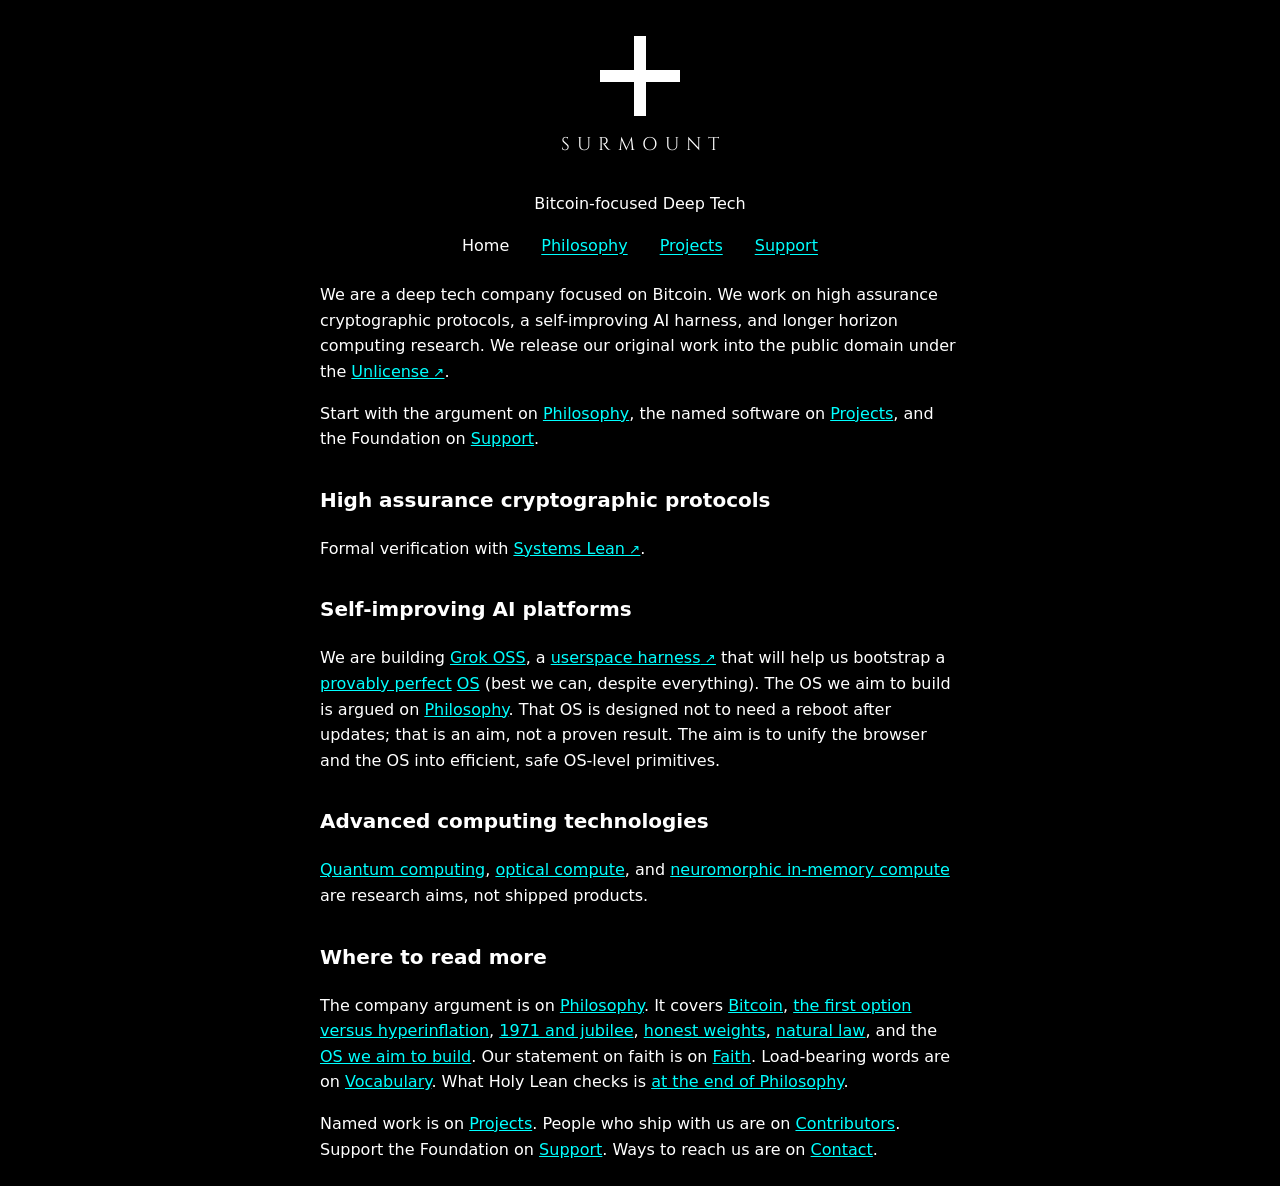
==== commit d5912df7: "impl" ====
--- a/index.html
+++ b/index.html
@@ -66,6 +66,22 @@
       </nav>
     </header>
     <main>
+      <p>
+        We are a deep tech company focused on Bitcoin. We work on high
+        assurance cryptographic protocols, a self-improving AI harness, and
+        longer horizon computing research. We release our original work into
+        the public domain under the
+        <a href="https://unlicense.org/">Unlicense</a>.
+      </p>
+      <p>
+        Start with the argument on
+        <a href="philosophy.html">Philosophy</a>,
+        the named software on
+        <a href="projects.html">Projects</a>,
+        and the Foundation on
+        <a href="support.html">Support</a>.
+      </p>
+
       <h3>High assurance cryptographic protocols</h3>
       <p>
         Formal verification with
@@ -74,34 +90,37 @@
 
       <h3>Self-improving AI platforms</h3>
       <p>
-        We are building a
-        <a href="https://github.com/SurmountSystems/grok-oss">harness</a>.
-        It is
-        <a href="vocabulary.html#grok-oss">not yet an operating system</a>.
-        It will help us bootstrap a
+        We are building
+        <a href="vocabulary.html#grok-oss">Grok OSS</a>,
+        a
+        <a href="https://github.com/SurmountSystems/grok-oss">userspace harness</a>
+        that will help us bootstrap a
         <a href="vocabulary.html#provably-perfect">provably perfect</a>
-        OS (best we can, despite everything).
-        It is designed not to need a reboot after updates; that is an aim,
-        not a proven result.
+        <a href="vocabulary.html#operating-system">OS</a>
+        (best we can, despite everything).
+        The OS we aim to build is argued on
+        <a href="philosophy.html#protection-and-the-os-we-aim-to-build">Philosophy</a>.
+        That OS is designed not to need a reboot after updates; that is an
+        aim, not a proven result.
         The aim is to unify the browser and the OS into efficient, safe OS-level primitives.
       </p>
 
       <h3>Advanced computing technologies</h3>
       <p>
-        Optical compute, neuromorphic in-memory compute, and quantum computing
+        <a href="vocabulary.html#quantum-computing">Quantum computing</a>,
+        <a href="vocabulary.html#optical-compute">optical compute</a>,
+        and
+        <a href="vocabulary.html#neuromorphic-in-memory-compute">neuromorphic in-memory compute</a>
         are research aims, not shipped products.
-      </p>
-
-      <p>
-        We release our original work into the public domain under the
-        <a href="https://unlicense.org/">Unlicense</a>.
       </p>
 
       <h3>Where to read more</h3>
       <p>
-        <a href="philosophy.html">Philosophy</a>
-        covers
+        The company argument is on
+        <a href="philosophy.html">Philosophy</a>.
+        It covers
         <a href="philosophy.html#bitcoin-and-monetary-sovereignty">Bitcoin</a>,
+        <a href="philosophy.html#first-option-versus-hyperinflation">the first option versus hyperinflation</a>,
         <a href="philosophy.html#fiat-1971-and-debt-jubilee">1971 and jubilee</a>,
         <a href="philosophy.html#honest-weights-and-measures">honest weights</a>,
         <a href="philosophy.html#natural-law">natural law</a>,
@@ -111,8 +130,8 @@
         <a href="faith.html">Faith</a>.
         Load-bearing words are on
         <a href="vocabulary.html">Vocabulary</a>.
-        What Holy Lean proves, and what it does not prove, is
-        <a href="philosophy.html#what-holy-lean-proves">on Philosophy</a>.
+        What Holy Lean checks is
+        <a href="philosophy.html#what-holy-lean-proves">at the end of Philosophy</a>.
       </p>
       <p>
         Named work is on
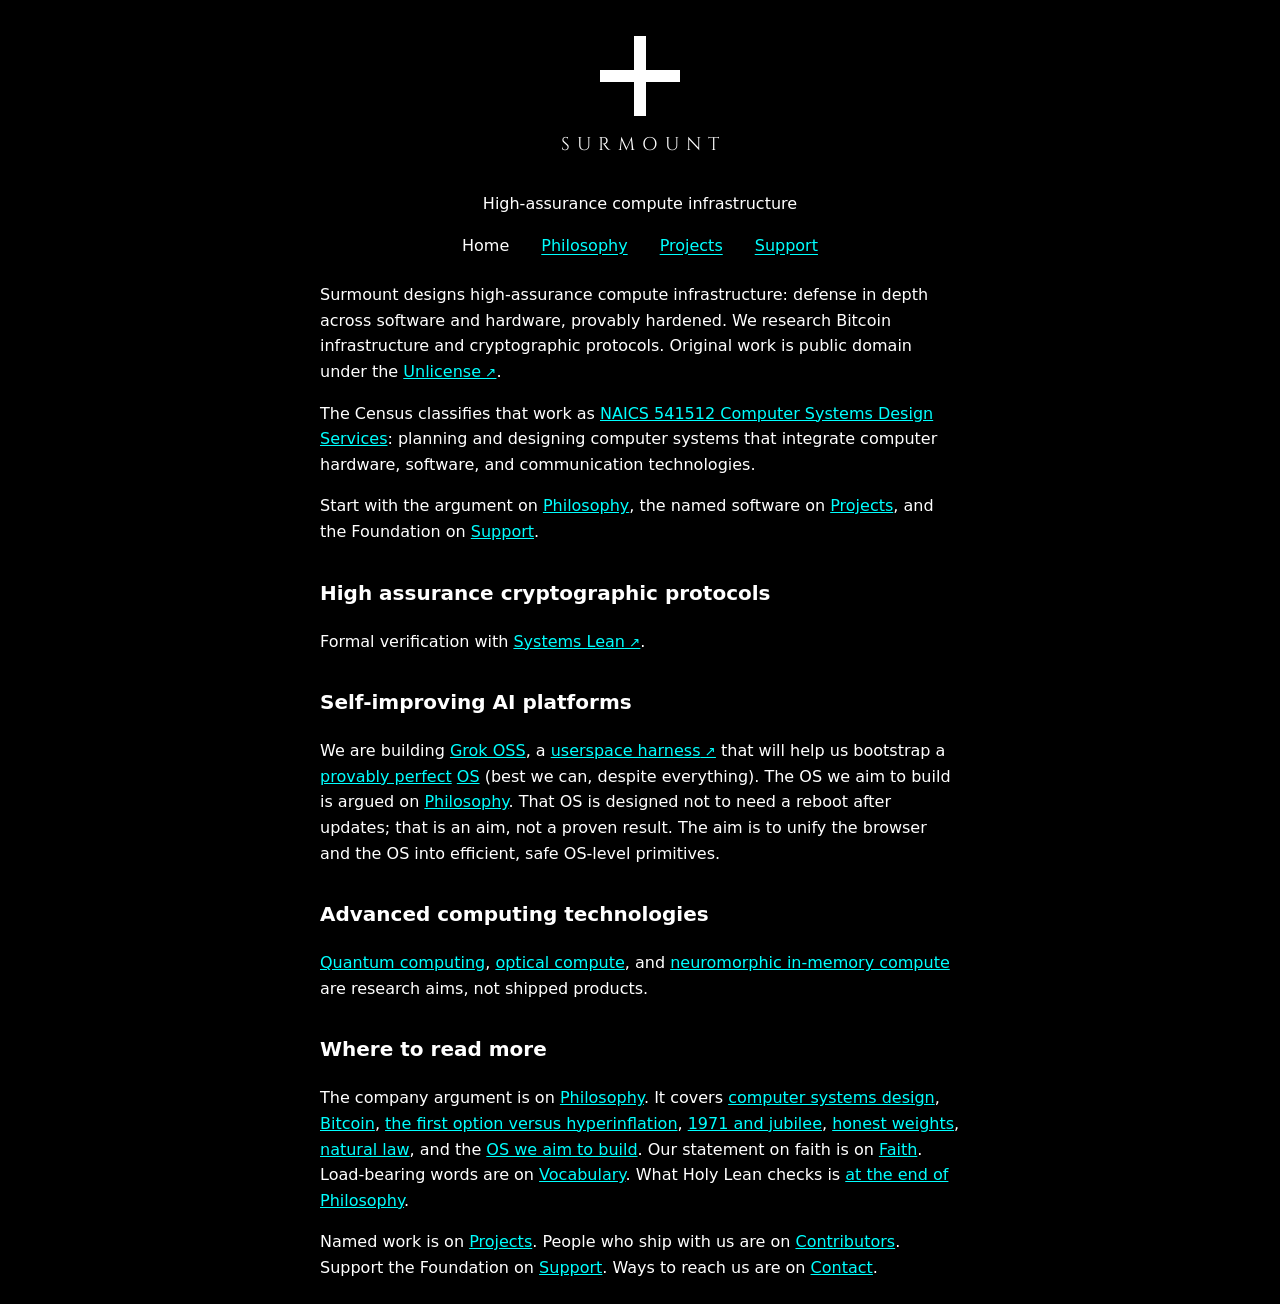
==== commit 4463b07d: "fixes" ====
--- a/index.html
+++ b/index.html
@@ -16,7 +16,7 @@
     <meta property="og:url" content="https://surmount.systems/" />
     <meta
       property="og:description"
-      content="High assurance cryptographic protocols, self-improving AI platforms, and advanced computing. We release our original work into the public domain under the Unlicense."
+      content="High-assurance compute infrastructure: defense in depth across software and hardware, provably hardened. Bitcoin infrastructure research. Original work in the public domain."
     />
     <meta property="og:site_name" content="Surmount Systems" />
 
@@ -27,7 +27,7 @@
     />
     <meta
       name="twitter:description"
-      content="High assurance cryptographic protocols, self-improving AI platforms, and advanced computing. We release our original work into the public domain under the Unlicense."
+      content="High-assurance compute infrastructure: defense in depth across software and hardware, provably hardened. Bitcoin infrastructure research. Original work in the public domain."
     />
     <meta name="twitter:site" content="@SurmountSystems" />
     <meta name="twitter:creator" content="@SurmountSystems" />
@@ -39,7 +39,7 @@
         <span class="logo-word" aria-hidden="true">SURMOUNT</span>
         <span class="visually-hidden">Surmount Systems</span>
       </h1>
-      <p class="tagline">Bitcoin-focused Deep Tech</p>
+      <p class="tagline">High-assurance compute infrastructure</p>
       <nav>
         <ul>
           <li><a href="index.html" aria-current="page">Home</a></li>
@@ -67,11 +67,18 @@
     </header>
     <main>
       <p>
-        We are a deep tech company focused on Bitcoin. We work on high
-        assurance cryptographic protocols, a self-improving AI harness, and
-        longer horizon computing research. We release our original work into
-        the public domain under the
+        Surmount designs high-assurance compute infrastructure: defense in
+        depth across software and hardware, provably hardened. We research
+        Bitcoin infrastructure and cryptographic protocols. Original work is
+        public domain under the
         <a href="https://unlicense.org/">Unlicense</a>.
+      </p>
+      <p>
+        The Census classifies that work as
+        <a href="vocabulary.html#computer-systems-design">NAICS 541512
+        Computer Systems Design Services</a>:
+        planning and designing computer systems that integrate computer
+        hardware, software, and communication technologies.
       </p>
       <p>
         Start with the argument on
@@ -119,6 +126,7 @@
         The company argument is on
         <a href="philosophy.html">Philosophy</a>.
         It covers
+        <a href="philosophy.html#computer-systems-design">computer systems design</a>,
         <a href="philosophy.html#bitcoin-and-monetary-sovereignty">Bitcoin</a>,
         <a href="philosophy.html#first-option-versus-hyperinflation">the first option versus hyperinflation</a>,
         <a href="philosophy.html#fiat-1971-and-debt-jubilee">1971 and jubilee</a>,
